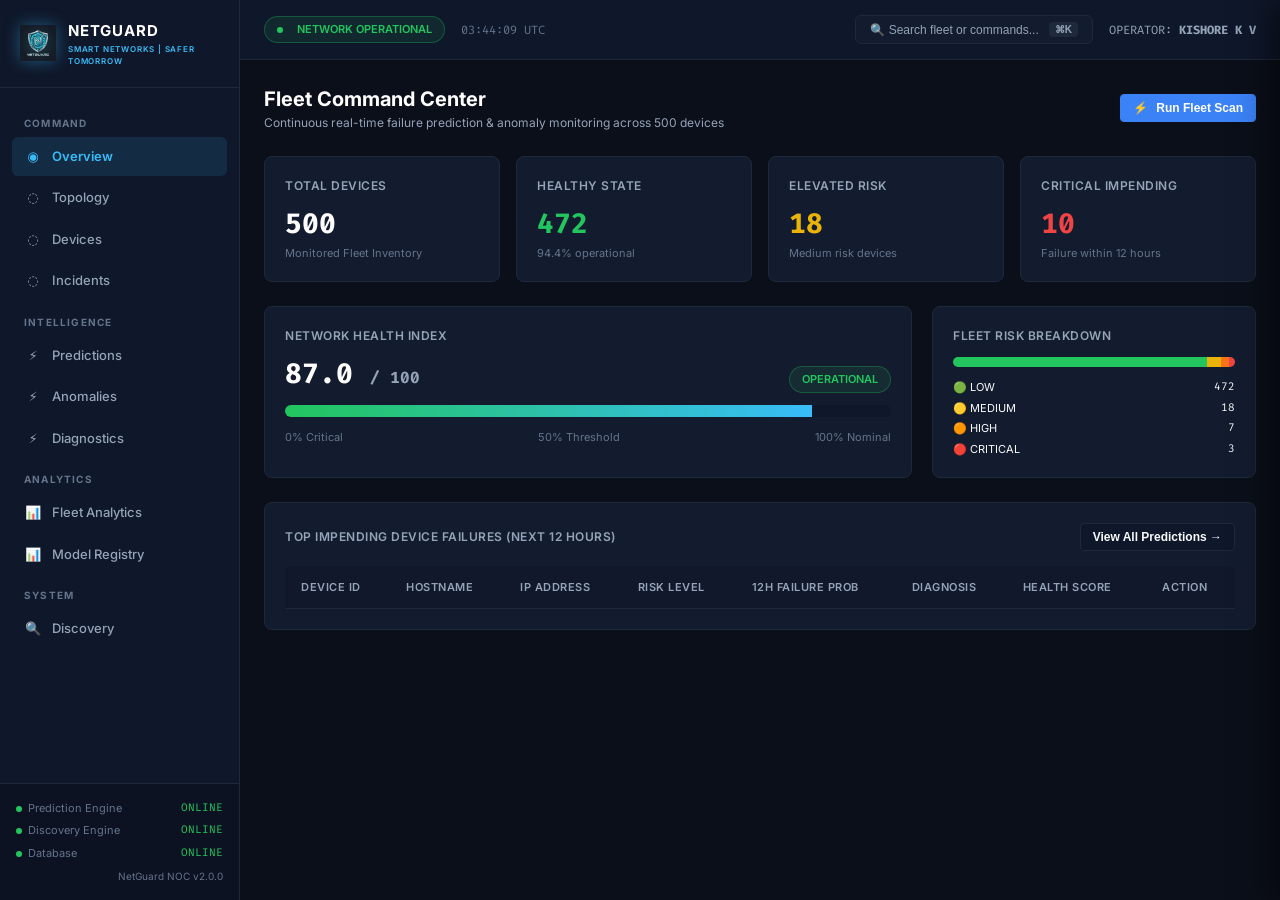
==== frontend/index.html @ 7b255675 "refactor: reorganize project structure into dedicated backend and frontend directories" ====
<!DOCTYPE html>
<html lang="en">
<head>
  <meta charset="UTF-8">
  <meta name="viewport" content="width=device-width, initial-scale=1.0">
  <title>NetGuard NOC — Mission Control Command Center</title>
  <link rel="stylesheet" href="style.css">
</head>
<body>
  <div id="app-shell">
    <!-- Sidebar -->
    <aside id="sidebar">
      <div class="brand-header">
        <img src="logo.png" alt="NetGuard Logo" class="brand-logo-img">
        <div>
          <div class="brand-title">NETGUARD</div>
          <div class="brand-subtitle">SMART NETWORKS | SAFER TOMORROW</div>
        </div>
      </div>

      <nav class="nav-menu">
        <div class="nav-group-label">Command</div>
        <div class="nav-item active" onclick="switchView('overview')">
          <span class="icon">◉</span> Overview
        </div>
        <div class="nav-item" onclick="switchView('topology')">
          <span class="icon">◌</span> Topology
        </div>
        <div class="nav-item" onclick="switchView('devices')">
          <span class="icon">◌</span> Devices
        </div>
        <div class="nav-item" onclick="switchView('incidents')">
          <span class="icon">◌</span> Incidents
        </div>

        <div class="nav-group-label">Intelligence</div>
        <div class="nav-item" onclick="switchView('predictions')">
          <span class="icon">⚡</span> Predictions
        </div>
        <div class="nav-item" onclick="switchView('anomalies')">
          <span class="icon">⚡</span> Anomalies
        </div>
        <div class="nav-item" onclick="switchView('diagnostics')">
          <span class="icon">⚡</span> Diagnostics
        </div>

        <div class="nav-group-label">Analytics</div>
        <div class="nav-item" onclick="switchView('analytics')">
          <span class="icon">📊</span> Fleet Analytics
        </div>
        <div class="nav-item" onclick="switchView('models')">
          <span class="icon">📊</span> Model Registry
        </div>

        <div class="nav-group-label">System</div>
        <div class="nav-item" onclick="switchView('discovery')">
          <span class="icon">🔍</span> Discovery
        </div>
      </nav>

      <div class="sidebar-footer">
        <div class="engine-status-list">
          <div class="engine-status-item">
            <span><span class="dot-status"></span>Prediction Engine</span>
            <span class="mono-text" style="color:var(--color-low)">ONLINE</span>
          </div>
          <div class="engine-status-item">
            <span><span class="dot-status"></span>Discovery Engine</span>
            <span class="mono-text" style="color:var(--color-low)">ONLINE</span>
          </div>
          <div class="engine-status-item">
            <span><span class="dot-status"></span>Database</span>
            <span class="mono-text" style="color:var(--color-low)">ONLINE</span>
          </div>
        </div>
        <div style="font-size:10px; color:var(--text-dim); margin-top:8px; text-align:right;">
          NetGuard NOC v2.0.0
        </div>
      </div>
    </aside>

    <!-- Main Wrapper -->
    <div id="main-wrapper">
      <!-- Top Header -->
      <header id="top-header">
        <div class="header-left">
          <div class="status-pill">
            <span class="dot-status"></span> NETWORK OPERATIONAL
          </div>
          <span class="mono-text" style="font-size:12px; color:var(--text-dim);" id="header-time-display">--:--:-- UTC</span>
        </div>

        <div class="header-right">
          <button class="cmd-search-btn" onclick="openCommandPalette()">
            <span>🔍 Search fleet or commands...</span>
            <span class="kbd-badge">⌘K</span>
          </button>
          <div class="mono-text" style="font-size:12px; color:var(--text-muted);">
            OPERATOR: <strong>KISHORE K V</strong>
          </div>
        </div>
      </header>

      <!-- View Container -->
      <main id="view-container">
        <!-- View 1: Overview -->
        <section id="view-overview" class="content-view active">
          <div class="page-header">
            <div>
              <h1 class="page-title">Fleet Command Center</h1>
              <p class="page-description">Continuous real-time failure prediction & anomaly monitoring across 500 devices</p>
            </div>
            <button id="btn-fleet-scan" class="btn-noc primary" onclick="triggerFleetPredict()">
              <span id="btn-fleet-scan-icon">⚡</span> <span id="btn-fleet-scan-text">Run Fleet Scan</span>
            </button>
          </div>

          <!-- Fleet Scan Progress Banner -->
          <div id="fleet-scan-banner" style="display:none;"></div>


          <!-- KPI Cards -->
          <div class="grid-4">
            <div class="noc-card">
              <div class="card-title">Total Devices</div>
              <div class="kpi-value mono-text" id="kpi-total">500</div>
              <div class="kpi-subtext">Monitored Fleet Inventory</div>
            </div>
            <div class="noc-card">
              <div class="card-title">Healthy State</div>
              <div class="kpi-value mono-text" style="color:var(--color-low)" id="kpi-healthy">472</div>
              <div class="kpi-subtext" id="kpi-healthy-pct">94.4% operational</div>
            </div>
            <div class="noc-card">
              <div class="card-title">Elevated Risk</div>
              <div class="kpi-value mono-text" style="color:var(--color-medium)" id="kpi-at-risk">18</div>
              <div class="kpi-subtext">Medium risk devices</div>
            </div>
            <div class="noc-card">
              <div class="card-title">Critical Impending</div>
              <div class="kpi-value mono-text" style="color:var(--color-critical)" id="kpi-critical">10</div>
              <div class="kpi-subtext">Failure within 12 hours</div>
            </div>
          </div>

          <!-- Network Health Bar & Stacked Risk Bar -->
          <div class="grid-3-1">
            <div class="noc-card">
              <div class="card-title">Network Health Index</div>
              <div style="display:flex; align-items:baseline; justify-content:space-between;">
                <span class="kpi-value mono-text" id="net-health-value">87.0 <span style="font-size:16px; color:var(--text-muted)">/ 100</span></span>
                <span class="status-pill" id="net-health-status">OPERATIONAL</span>
              </div>
              <div class="health-bar-container">
                <div class="health-bar-fill" id="net-health-fill" style="width: 87%"></div>
              </div>
              <div style="display:flex; justify-content:space-between; font-size:11px; color:var(--text-dim);">
                <span>0% Critical</span>
                <span>50% Threshold</span>
                <span>100% Nominal</span>
              </div>
            </div>

            <div class="noc-card">
              <div class="card-title">Fleet Risk Breakdown</div>
              <div class="stacked-risk-bar" id="risk-stacked-bar">
                <div class="seg-low" style="width: 90%"></div>
                <div class="seg-medium" style="width: 5%"></div>
                <div class="seg-high" style="width: 3%"></div>
                <div class="seg-critical" style="width: 2%"></div>
              </div>
              <div style="font-size:11px; margin-top:10px; display:flex; flex-direction:column; gap:4px;">
                <div style="display:flex; justify-content:space-between;"><span>🟢 LOW</span><span class="mono-text" id="count-low">472</span></div>
                <div style="display:flex; justify-content:space-between;"><span>🟡 MEDIUM</span><span class="mono-text" id="count-medium">18</span></div>
                <div style="display:flex; justify-content:space-between;"><span>🟠 HIGH</span><span class="mono-text" id="count-high">7</span></div>
                <div style="display:flex; justify-content:space-between;"><span>🔴 CRITICAL</span><span class="mono-text" id="count-critical">3</span></div>
              </div>
            </div>
          </div>

          <!-- Top Predicted Failures Table -->
          <div class="noc-card">
            <div style="display:flex; align-items:center; justify-content:space-between; margin-bottom:16px;">
              <div class="card-title" style="margin:0;">Top Impending Device Failures (Next 12 Hours)</div>
              <button class="btn-noc" onclick="switchView('predictions')">View All Predictions →</button>
            </div>
            <div class="noc-table-wrapper">
              <table class="noc-table">
                <thead>
                  <tr>
                    <th>Device ID</th>
                    <th>Hostname</th>
                    <th>IP Address</th>
                    <th>Risk Level</th>
                    <th>12h Failure Prob</th>
                    <th>Diagnosis</th>
                    <th>Health Score</th>
                    <th>Action</th>
                  </tr>
                </thead>
                <tbody id="top-failures-tbody">
                  <!-- Rendered via app.js -->
                </tbody>
              </table>
            </div>
          </div>
        </section>

        <!-- View 2: Topology -->
        <section id="view-topology" class="content-view">
          <div class="page-header">
            <div>
              <h1 class="page-title">Network Topology Map</h1>
              <p class="page-description">Real-time dynamic device node hierarchy & uplink status visualization</p>
            </div>
            <div style="display:flex; gap:10px;">
              <button class="btn-noc" onclick="loadTopologyData()">🔄 Refresh Topology</button>
            </div>
          </div>

          <div class="noc-card">
            <div id="topology-svg-container">
              <svg id="topology-svg"></svg>
            </div>
          </div>
        </section>

        <!-- View 3: Devices -->
        <section id="view-devices" class="content-view">
          <div class="page-header">
            <div>
              <h1 class="page-title">Fleet Device Inventory</h1>
              <p class="page-description">Search and inspect all 500 managed network device endpoints</p>
            </div>
            <input type="text" id="device-search-input" class="cmd-input" style="width:300px; padding:8px 12px; font-size:13px; border-radius:6px;" placeholder="Search hostname, IP, vendor..." onkeyup="filterDevicesTable()">
          </div>

          <div class="noc-card">
            <div class="noc-table-wrapper">
              <table class="noc-table">
                <thead>
                  <tr>
                    <th>Device ID</th>
                    <th>Hostname</th>
                    <th>IP Address</th>
                    <th>Type</th>
                    <th>Vendor</th>
                    <th>Location</th>
                    <th>Risk Status</th>
                    <th>Failure Risk</th>
                    <th>Health</th>
                  </tr>
                </thead>
                <tbody id="devices-list-tbody">
                  <!-- Rendered via app.js -->
                </tbody>
              </table>
            </div>
          </div>
        </section>

        <!-- View 4: Incidents -->
        <section id="view-incidents" class="content-view">
          <div class="page-header">
            <div>
              <h1 class="page-title">Active Incident Management</h1>
              <p class="page-description">Deduplicated active alerts and NOC operational incident lifecycle</p>
            </div>
          </div>

          <div class="noc-card">
            <div class="noc-table-wrapper">
              <table class="noc-table">
                <thead>
                  <tr>
                    <th>Incident ID</th>
                    <th>Timestamp</th>
                    <th>Device ID</th>
                    <th>Severity</th>
                    <th>Title & Message</th>
                    <th>Status</th>
                    <th>Action</th>
                  </tr>
                </thead>
                <tbody id="incidents-tbody">
                  <!-- Rendered via app.js -->
                </tbody>
              </table>
            </div>
          </div>
        </section>

        <!-- View 5: Predictions -->
        <section id="view-predictions" class="content-view">
          <div class="page-header">
            <div>
              <h1 class="page-title">Failure Predictions Forecast</h1>
              <p class="page-description">Machine learning predictive risk model outputs for next 12 hours</p>
            </div>
          </div>
          <div class="noc-card">
            <div class="noc-table-wrapper">
              <table class="noc-table">
                <thead>
                  <tr>
                    <th>Device ID</th>
                    <th>Hostname</th>
                    <th>Risk</th>
                    <th>Probability</th>
                    <th>Diagnosis</th>
                    <th>Confidence</th>
                  </tr>
                </thead>
                <tbody id="predictions-tbody"></tbody>
              </table>
            </div>
          </div>
        </section>

        <!-- View 6: Anomalies -->
        <section id="view-anomalies" class="content-view">
          <div class="page-header">
            <div>
              <h1 class="page-title">Isolation Forest Anomaly Detection</h1>
              <p class="page-description">Unsupervised telemetry anomaly index vs failure risk</p>
            </div>
          </div>
          <div class="noc-card">
            <div class="noc-table-wrapper">
              <table class="noc-table">
                <thead>
                  <tr>
                    <th>Device ID</th>
                    <th>Hostname</th>
                    <th>Anomaly Index</th>
                    <th>Failure Risk</th>
                    <th>Status</th>
                  </tr>
                </thead>
                <tbody id="anomalies-tbody"></tbody>
              </table>
            </div>
          </div>
        </section>

        <!-- View 7: Analytics -->
        <section id="view-analytics" class="content-view">
          <div class="page-header">
            <div>
              <h1 class="page-title">Fleet Intelligence Analytics</h1>
              <p class="page-description">Failure mode distributions, vendor health, and location statistics</p>
            </div>
          </div>
          <div class="grid-2">
            <div class="noc-card">
              <div class="card-title">Failure Mode Distribution</div>
              <div id="analytics-failure-types" style="padding:10px 0;"></div>
            </div>
            <div class="noc-card">
              <div class="card-title">Device Type Distribution</div>
              <div id="analytics-device-types" style="padding:10px 0;"></div>
            </div>
          </div>
        </section>

        <!-- View 8: Discovery -->
        <section id="view-discovery" class="content-view">
          <div class="page-header">
            <div>
              <h1 class="page-title">Network Subnet Discovery Scanner</h1>
              <p class="page-description">Scan CIDR blocks and discover network endpoints</p>
            </div>
          </div>
          <div class="noc-card" style="margin-bottom:20px;">
            <div style="display:flex; gap:16px; align-items:flex-end;">
              <div>
                <label style="font-size:11px; color:var(--text-muted); display:block; margin-bottom:4px;">TARGET CIDR SUBNET</label>
                <input type="text" id="discovery-cidr-input" class="cmd-input" style="width:220px; padding:8px 12px; font-size:13px; border-radius:6px;" value="10.1.0.0/24">
              </div>
              <div>
                <label style="font-size:11px; color:var(--text-muted); display:block; margin-bottom:4px;">DISCOVERY MODE</label>
                <select id="discovery-mode-select" class="btn-noc" style="padding:8px 12px;">
                  <option value="SIMULATION">SIMULATION (Dataset Inventory)</option>
                  <option value="LAB">LAB (ICMP/TCP Socket Probe)</option>
                  <option value="PRODUCTION">PRODUCTION (SNMP v2c/v3 & REST API)</option>
                </select>
              </div>
              <button id="btn-discovery-scan" class="btn-noc primary" style="padding:8px 16px;" onclick="runDiscoveryScan()">🔍 Start Discovery Scan</button>
            </div>
          </div>
          <div class="noc-card">
            <div class="card-title">Discovered Endpoints</div>
            <div class="noc-table-wrapper">
              <table class="noc-table">
                <thead>
                  <tr>
                    <th>Device ID</th>
                    <th>Hostname</th>
                    <th>IP Address</th>
                    <th>Type</th>
                    <th>Vendor</th>
                    <th>Model</th>
                    <th>Protocol</th>
                    <th>Status</th>
                  </tr>
                </thead>
                <tbody id="discovery-tbody"></tbody>
              </table>
            </div>
          </div>
        </section>

        <!-- View 9: Models -->
        <section id="view-models" class="content-view">
          <div class="page-header">
            <div>
              <h1 class="page-title">Machine Learning Model Registry</h1>
              <p class="page-description">Trained failure prediction models, validation reports, and feature schema</p>
            </div>
          </div>
          <div class="grid-2">
            <div class="noc-card">
              <div class="card-title">Supervised Failure Classifier</div>
              <p style="font-size:13px; margin-bottom:8px;">Selected Algorithm: <strong style="color:var(--accent-cyan)">RandomForestClassifier</strong></p>
              <p style="font-size:12px; color:var(--text-muted);">Target: <span class="mono-text">Failure_Next_12h</span></p>
              <p style="font-size:12px; color:var(--text-muted);">Validation Strategy: <span class="mono-text">GroupShuffleSplit by Device_ID</span></p>
            </div>
            <div class="noc-card">
              <div class="card-title">Validation Reports</div>
              <p style="font-size:13px; margin-bottom:12px;">Automated evaluation report outputs generated after training:</p>
              <div style="display:flex; gap:10px;">
                <a href="/outputs/reports/model_report.json" target="_blank" class="btn-noc">📄 View JSON Report</a>
                <a href="/outputs/reports/model_report.html" target="_blank" class="btn-noc primary">📊 View HTML Report</a>
              </div>
            </div>
          </div>
        </section>
      </main>
    </div>
  </div>

  <!-- Slide-out Device Deep-Dive Drawer -->
  <div id="device-drawer">
    <div class="drawer-header">
      <div>
        <h2 id="drawer-device-id" class="mono-text" style="font-size:18px; color:var(--accent-cyan)">DEV-0001</h2>
        <p id="drawer-hostname" style="font-size:12px; color:var(--text-muted)">core-router-0001</p>
      </div>
      <button class="drawer-close-btn" onclick="closeDeviceDrawer()">✕</button>
    </div>
    <div class="drawer-content" id="drawer-body">
      <!-- Dynamic Drawer Content -->
    </div>
  </div>

  <!-- Command Palette Modal -->
  <div id="cmd-modal-overlay">
    <div class="cmd-modal-box">
      <input type="text" id="cmd-input" class="cmd-input" placeholder="Type a view or search device (e.g. Overview, Topology, DEV-0042)..." onkeyup="handleCmdSearch()">
      <div class="cmd-results" id="cmd-results">
        <div class="cmd-item" onclick="switchView('overview'); closeCommandPalette();"><span>◉ Overview Dashboard</span><span class="kbd-badge">View</span></div>
        <div class="cmd-item" onclick="switchView('topology'); closeCommandPalette();"><span>○ Network Topology Map</span><span class="kbd-badge">View</span></div>
        <div class="cmd-item" onclick="switchView('devices'); closeCommandPalette();"><span>📋 Fleet Device Inventory</span><span class="kbd-badge">View</span></div>
        <div class="cmd-item" onclick="switchView('incidents'); closeCommandPalette();"><span>🚨 Active Incident Alerts</span><span class="kbd-badge">View</span></div>
        <div class="cmd-item" onclick="switchView('discovery'); closeCommandPalette();"><span>🔍 Subnet Discovery Scanner</span><span class="kbd-badge">System</span></div>
      </div>
    </div>
  </div>

  <script src="app.js"></script>
</body>
</html>
---- frontend/style.css ----
/* NetGuard NOC Mission Control Design System */
@import url('https://fonts.googleapis.com/css2?family=Fira+Code:wght@400;500;600&family=Inter:wght@300;400;500;600;700&display=swap');

:root {
  --bg-dark: #0b0f19;
  --bg-sidebar: #0f172a;
  --bg-card: #131b2e;
  --bg-card-hover: #1e293b;
  --bg-drawer: #0f172a;
  --border-color: #1e293b;
  --border-light: #334155;
  
  --text-main: #f8fafc;
  --text-muted: #94a3b8;
  --text-dim: #64748b;
  
  --accent-cyan: #38bdf8;
  --accent-blue: #3b82f6;
  
  --color-low: #22c55e;
  --color-medium: #eab308;
  --color-high: #f97316;
  --color-critical: #ef4444;
  
  --font-sans: 'Inter', system-ui, -apple-system, sans-serif;
  --font-mono: 'Fira Code', monospace;
  
  --transition-fast: 0.15s ease;
  --transition-normal: 0.25s ease;
}

* {
  box-sizing: border-box;
  margin: 0;
  padding: 0;
}

body {
  background-color: var(--bg-dark);
  color: var(--text-main);
  font-family: var(--font-sans);
  font-size: 14px;
  line-height: 1.5;
  overflow: hidden;
  height: 100vh;
  width: 100vw;
}

.mono-text, .ip-address, .device-id, .timestamp, code {
  font-family: var(--font-mono);
}

/* NOC App Layout Shell */
#app-shell {
  display: flex;
  height: 100vh;
  width: 100vw;
}

/* Sidebar */
#sidebar {
  width: 240px;
  background-color: var(--bg-sidebar);
  border-right: 1px solid var(--border-color);
  display: flex;
  flex-direction: column;
  flex-shrink: 0;
  z-index: 20;
}

.brand-header {
  padding: 20px;
  display: flex;
  align-items: center;
  gap: 12px;
  border-bottom: 1px solid var(--border-color);
}

.brand-logo-img {
  width: 36px;
  height: 36px;
  object-fit: contain;
  filter: drop-shadow(0 0 8px rgba(56, 189, 248, 0.4));
}

.brand-title {
  font-size: 15px;
  font-weight: 700;
  letter-spacing: 0.8px;
  color: #fff;
}

.brand-subtitle {
  font-size: 8px;
  color: var(--accent-cyan);
  font-weight: 600;
  letter-spacing: 0.8px;
  text-transform: uppercase;
}


.nav-menu {
  flex: 1;
  padding: 16px 12px;
  overflow-y: auto;
}

.nav-group-label {
  font-size: 10px;
  font-weight: 700;
  color: var(--text-dim);
  text-transform: uppercase;
  letter-spacing: 1.2px;
  padding: 12px 12px 6px;
}

.nav-item {
  display: flex;
  align-items: center;
  gap: 10px;
  padding: 10px 12px;
  color: var(--text-muted);
  border-radius: 6px;
  cursor: pointer;
  font-size: 13px;
  font-weight: 500;
  transition: var(--transition-fast);
  margin-bottom: 2px;
}

.nav-item:hover {
  background-color: rgba(255, 255, 255, 0.05);
  color: var(--text-main);
}

.nav-item.active {
  background-color: rgba(56, 189, 248, 0.12);
  color: var(--accent-cyan);
  font-weight: 600;
}

.nav-item .icon {
  width: 18px;
  text-align: center;
}

.sidebar-footer {
  padding: 16px;
  border-top: 1px solid var(--border-color);
  background-color: rgba(0, 0, 0, 0.2);
}

.engine-status-list {
  display: flex;
  flex-direction: column;
  gap: 6px;
  font-size: 11px;
}

.engine-status-item {
  display: flex;
  align-items: center;
  justify-content: space-between;
  color: var(--text-dim);
}

.dot-status {
  width: 6px;
  height: 6px;
  border-radius: 50%;
  background-color: var(--color-low);
  display: inline-block;
  margin-right: 6px;
}

/* Main Content Wrapper */
#main-wrapper {
  flex: 1;
  display: flex;
  flex-direction: column;
  height: 100vh;
  overflow: hidden;
  position: relative;
}

/* Top Header */
#top-header {
  height: 60px;
  background-color: var(--bg-sidebar);
  border-bottom: 1px solid var(--border-color);
  display: flex;
  align-items: center;
  justify-content: space-between;
  padding: 0 24px;
  flex-shrink: 0;
  z-index: 10;
}

.header-left {
  display: flex;
  align-items: center;
  gap: 16px;
}

.status-pill {
  display: inline-flex;
  align-items: center;
  gap: 8px;
  background-color: rgba(34, 197, 94, 0.1);
  border: 1px solid rgba(34, 197, 94, 0.3);
  color: var(--color-low);
  padding: 4px 12px;
  border-radius: 20px;
  font-size: 11px;
  font-weight: 600;
}

.header-right {
  display: flex;
  align-items: center;
  gap: 16px;
}

.cmd-search-btn {
  display: flex;
  align-items: center;
  gap: 10px;
  background-color: var(--bg-card);
  border: 1px solid var(--border-color);
  color: var(--text-muted);
  padding: 6px 14px;
  border-radius: 6px;
  font-size: 12px;
  cursor: pointer;
  transition: var(--transition-fast);
}

.cmd-search-btn:hover {
  border-color: var(--accent-cyan);
  color: var(--text-main);
}

.kbd-badge {
  background-color: var(--border-color);
  color: var(--text-muted);
  padding: 2px 6px;
  border-radius: 4px;
  font-size: 10px;
  font-weight: 600;
}

/* Main Content Views */
#view-container {
  flex: 1;
  overflow-y: auto;
  padding: 24px;
  background-color: var(--bg-dark);
}

.content-view {
  display: none;
  animation: fadeIn var(--transition-normal);
}

.content-view.active {
  display: block;
}

@keyframes fadeIn {
  from { opacity: 0; transform: translateY(4px); }
  to { opacity: 1; transform: translateY(0); }
}

/* Header Titles */
.page-header {
  display: flex;
  align-items: center;
  justify-content: space-between;
  margin-bottom: 24px;
}

.page-title {
  font-size: 20px;
  font-weight: 700;
  color: #fff;
}

.page-description {
  font-size: 12px;
  color: var(--text-muted);
}

/* Cards & Grid Layouts */
.grid-4 {
  display: grid;
  grid-template-columns: repeat(4, 1fr);
  gap: 16px;
  margin-bottom: 24px;
}

.grid-2 {
  display: grid;
  grid-template-columns: repeat(2, 1fr);
  gap: 20px;
  margin-bottom: 24px;
}

.grid-3-1 {
  display: grid;
  grid-template-columns: 2fr 1fr;
  gap: 20px;
  margin-bottom: 24px;
}

.noc-card {
  background-color: var(--bg-card);
  border: 1px solid var(--border-color);
  border-radius: 8px;
  padding: 20px;
  position: relative;
  transition: var(--transition-fast);
}

.noc-card:hover {
  border-color: var(--border-light);
}

.card-title {
  font-size: 12px;
  font-weight: 600;
  color: var(--text-muted);
  text-transform: uppercase;
  letter-spacing: 0.5px;
  margin-bottom: 12px;
}

.kpi-value {
  font-size: 28px;
  font-weight: 700;
  color: #fff;
  line-height: 1.2;
}

.kpi-subtext {
  font-size: 11px;
  color: var(--text-dim);
  margin-top: 4px;
}

/* Risk Color Badges */
.badge-risk {
  display: inline-flex;
  align-items: center;
  padding: 3px 8px;
  border-radius: 4px;
  font-size: 11px;
  font-weight: 700;
  letter-spacing: 0.5px;
}

.badge-risk.LOW { background-color: rgba(34, 197, 94, 0.15); color: var(--color-low); border: 1px solid rgba(34, 197, 94, 0.3); }
.badge-risk.MEDIUM { background-color: rgba(234, 179, 8, 0.15); color: var(--color-medium); border: 1px solid rgba(234, 179, 8, 0.3); }
.badge-risk.HIGH { background-color: rgba(249, 115, 22, 0.15); color: var(--color-high); border: 1px solid rgba(249, 115, 22, 0.3); }
.badge-risk.CRITICAL { background-color: rgba(239, 68, 68, 0.15); color: var(--color-critical); border: 1px solid rgba(239, 68, 68, 0.3); }

/* Horizontal Health Bar */
.health-bar-container {
  height: 12px;
  background-color: var(--bg-sidebar);
  border-radius: 6px;
  overflow: hidden;
  margin: 12px 0;
  display: flex;
}

.health-bar-fill {
  height: 100%;
  background: linear-gradient(90deg, var(--color-low), var(--accent-cyan));
  transition: width 0.5s ease;
}

/* Stacked Risk Bar */
.stacked-risk-bar {
  display: flex;
  height: 10px;
  border-radius: 5px;
  overflow: hidden;
  margin: 12px 0;
}

.seg-low { background-color: var(--color-low); }
.seg-medium { background-color: var(--color-medium); }
.seg-high { background-color: var(--color-high); }
.seg-critical { background-color: var(--color-critical); }

/* Data Tables */
.noc-table-wrapper {
  overflow-x: auto;
}

.noc-table {
  width: 100%;
  border-collapse: collapse;
  font-size: 13px;
  text-align: left;
}

.noc-table th {
  background-color: rgba(15, 23, 42, 0.6);
  color: var(--text-muted);
  font-size: 11px;
  font-weight: 600;
  text-transform: uppercase;
  letter-spacing: 0.5px;
  padding: 12px 16px;
  border-bottom: 1px solid var(--border-color);
}

.noc-table td {
  padding: 12px 16px;
  border-bottom: 1px solid rgba(30, 41, 59, 0.5);
  color: var(--text-main);
}

.noc-table tbody tr {
  transition: var(--transition-fast);
  cursor: pointer;
}

.noc-table tbody tr:hover {
  background-color: rgba(30, 41, 59, 0.5);
}

/* Action Buttons */
.btn-noc {
  background-color: var(--bg-sidebar);
  border: 1px solid var(--border-color);
  color: var(--text-main);
  padding: 6px 12px;
  border-radius: 4px;
  font-size: 12px;
  font-weight: 600;
  cursor: pointer;
  transition: var(--transition-fast);
  display: inline-flex;
  align-items: center;
  gap: 8px;
}

.btn-noc:hover {
  border-color: var(--accent-cyan);
  color: var(--accent-cyan);
}

.btn-noc.primary {
  background-color: var(--accent-blue);
  border-color: var(--accent-blue);
  color: #fff;
}

.btn-noc.primary:hover {
  background-color: #2563eb;
}

.btn-noc:disabled {
  opacity: 0.6;
  cursor: not-allowed;
}

/* Spinner & Scan Loading Animations */
.spinner {
  width: 14px;
  height: 14px;
  border: 2px solid rgba(255, 255, 255, 0.3);
  border-top-color: #fff;
  border-radius: 50%;
  animation: spin 0.6s linear infinite;
  display: inline-block;
}

@keyframes spin {
  to { transform: rotate(360deg); }
}

@keyframes pulse-glow {
  0% { opacity: 0.4; }
  50% { opacity: 1; filter: drop-shadow(0 0 8px var(--accent-cyan)); }
  100% { opacity: 0.4; }
}

.scan-banner {
  background: linear-gradient(90deg, rgba(56, 189, 248, 0.15), rgba(59, 130, 246, 0.15));
  border: 1px solid var(--accent-cyan);
  border-radius: 6px;
  padding: 12px 16px;
  margin-bottom: 20px;
  display: flex;
  align-items: center;
  justify-content: space-between;
  animation: pulse-glow 1.5s infinite;
}

.scan-progress-bar {
  height: 4px;
  background-color: var(--bg-sidebar);
  border-radius: 2px;
  overflow: hidden;
  margin-top: 8px;
  width: 100%;
}

.scan-progress-fill {
  height: 100%;
  background: linear-gradient(90deg, var(--accent-cyan), var(--color-low));
  width: 0%;
  transition: width 0.3s ease;
}


/* Topology SVG Graph */
#topology-svg-container {
  width: 100%;
  height: 520px;
  background-color: #080c14;
  border-radius: 6px;
  overflow: hidden;
  position: relative;
}

#topology-svg {
  width: 100%;
  height: 100%;
}

.topo-node {
  cursor: pointer;
  transition: transform var(--transition-fast);
}

.topo-node:hover {
  filter: drop-shadow(0 0 8px rgba(56, 189, 248, 0.6));
}

.topo-link {
  stroke: var(--border-light);
  stroke-width: 1.5;
  stroke-opacity: 0.6;
}

/* Slide-out Device Drawer */
#device-drawer {
  position: fixed;
  top: 0;
  right: 0;
  width: 480px;
  height: 100vh;
  background-color: var(--bg-drawer);
  border-left: 1px solid var(--border-color);
  box-shadow: -10px 0 30px rgba(0, 0, 0, 0.5);
  z-index: 100;
  transform: translateX(100%);
  transition: transform 0.25s cubic-bezier(0.16, 1, 0.3, 1);
  display: flex;
  flex-direction: column;
}

#device-drawer.open {
  transform: translateX(0);
}

.drawer-header {
  padding: 20px;
  border-bottom: 1px solid var(--border-color);
  display: flex;
  align-items: center;
  justify-content: space-between;
}

.drawer-close-btn {
  background: none;
  border: none;
  color: var(--text-muted);
  font-size: 20px;
  cursor: pointer;
}

.drawer-content {
  flex: 1;
  overflow-y: auto;
  padding: 20px;
}

/* Command Palette Modal */
#cmd-modal-overlay {
  position: fixed;
  top: 0;
  left: 0;
  width: 100vw;
  height: 100vh;
  background-color: rgba(0, 0, 0, 0.7);
  backdrop-filter: blur(4px);
  z-index: 200;
  display: none;
  align-items: flex-start;
  justify-content: center;
  padding-top: 100px;
}

#cmd-modal-overlay.open {
  display: flex;
}

.cmd-modal-box {
  width: 540px;
  background-color: var(--bg-sidebar);
  border: 1px solid var(--border-light);
  border-radius: 8px;
  box-shadow: 0 20px 40px rgba(0, 0, 0, 0.6);
  overflow: hidden;
}

.cmd-input {
  width: 100%;
  background: none;
  border: none;
  border-bottom: 1px solid var(--border-color);
  padding: 16px 20px;
  font-size: 15px;
  color: #fff;
  font-family: var(--font-sans);
  outline: none;
}

.cmd-results {
  max-height: 320px;
  overflow-y: auto;
  padding: 8px;
}

.cmd-item {
  padding: 10px 14px;
  border-radius: 6px;
  cursor: pointer;
  display: flex;
  align-items: center;
  justify-content: space-between;
  font-size: 13px;
  color: var(--text-muted);
}

.cmd-item:hover, .cmd-item.selected {
  background-color: rgba(56, 189, 248, 0.12);
  color: var(--accent-cyan);
}
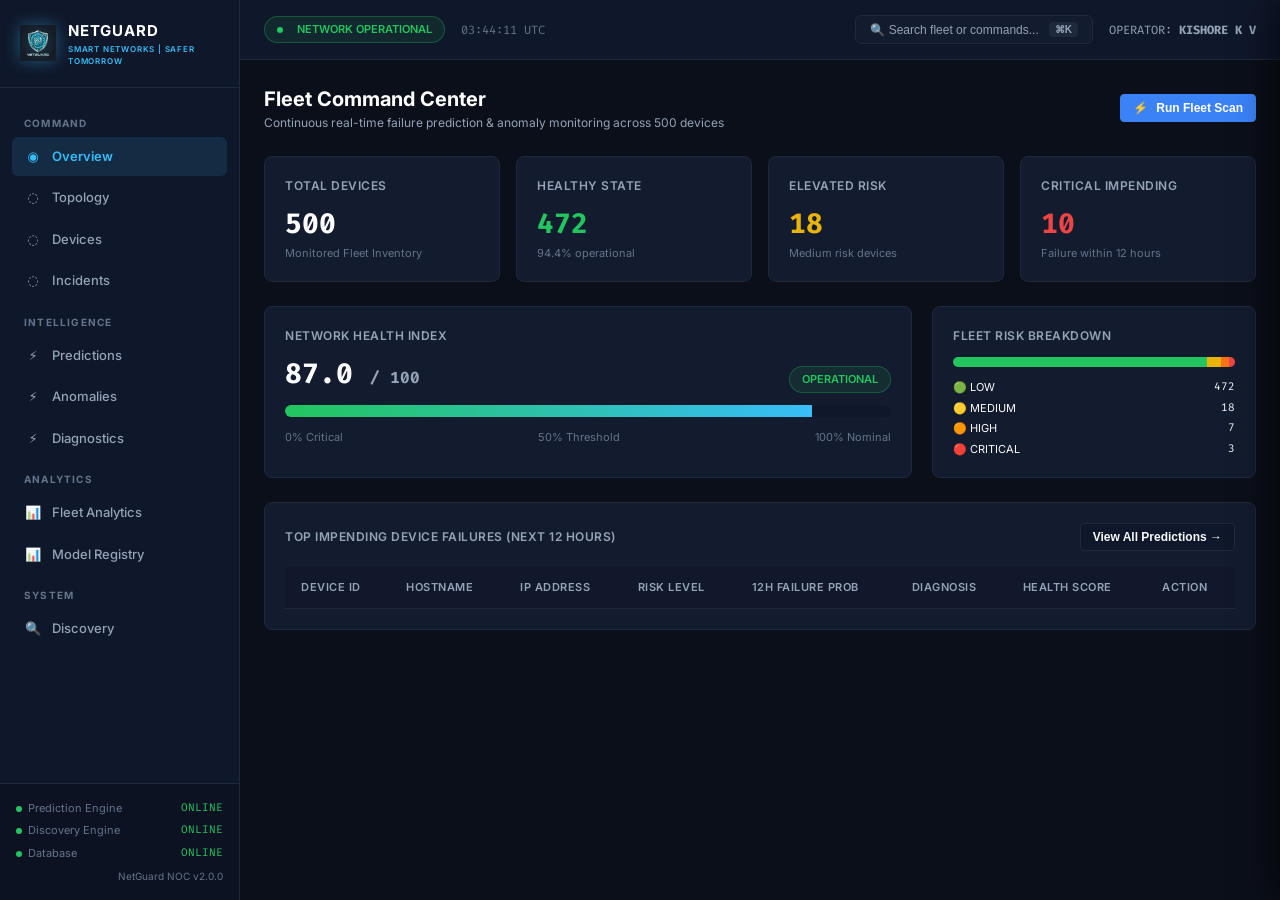
==== commit a05222ed: "refactor: add diagnostics and what-if simulator interface with updated path resolution and telemetry" ====
--- a/frontend/index.html
+++ b/frontend/index.html
@@ -343,6 +343,204 @@
           </div>
         </section>
 
+        <!-- View 6b: Diagnostics & What-If Simulator -->
+        <section id="view-diagnostics" class="content-view">
+          <div class="page-header">
+            <div>
+              <h1 class="page-title">Device Diagnostics & What-If Simulator</h1>
+              <p class="page-description">Real-time telemetry inference, root-cause diagnosis, anomaly scoring, and counterfactual simulation</p>
+            </div>
+            <div style="display:flex; gap:10px;">
+              <button id="whatif-toggle-btn" class="btn-noc" onclick="toggleWhatIfMode()">
+                <span class="icon">🧪</span> What-If Simulator
+              </button>
+              <button id="btn-run-diag" class="btn-noc primary" onclick="runDiagnosticsInference()">
+                <span>⚡ Run Live Diagnostics</span>
+              </button>
+            </div>
+          </div>
+
+          <!-- What-If Live Delta Panel (hidden by default) -->
+          <div id="whatif-panel" class="noc-card" style="display:none; margin-bottom:20px; border-left:4px solid var(--accent-cyan); background:rgba(56, 189, 248, 0.05);">
+            <div style="display:flex; justify-content:space-between; align-items:center; margin-bottom:12px;">
+              <div style="font-weight:700; color:var(--accent-cyan); display:flex; align-items:center; gap:8px;">
+                <span>🧪 WHAT-IF COUNTERFACTUAL SIMULATION ACTIVE</span>
+              </div>
+              <span class="mono-text" style="font-size:11px; color:var(--text-muted);">Adjust any slider below for real-time risk recomputation</span>
+            </div>
+            <div class="grid-4" style="margin-bottom:0;">
+              <div style="background:var(--bg-dark); padding:12px; border-radius:8px; border:1px solid var(--border-color);">
+                <div style="font-size:11px; color:var(--text-muted); margin-bottom:4px;">SIMULATED PROBABILITY</div>
+                <div style="display:flex; align-items:baseline; gap:8px;">
+                  <span id="wi-prob-val" class="mono-text" style="font-size:22px; font-weight:700; color:var(--color-critical);">--%</span>
+                  <span id="wi-delta-prob" class="mono-text" style="font-size:12px; font-weight:600;">--</span>
+                </div>
+              </div>
+              <div style="background:var(--bg-dark); padding:12px; border-radius:8px; border:1px solid var(--border-color);">
+                <div style="font-size:11px; color:var(--text-muted); margin-bottom:4px;">SIMULATED HEALTH SCORE</div>
+                <div style="display:flex; align-items:baseline; gap:8px;">
+                  <span id="wi-health-val" class="mono-text" style="font-size:22px; font-weight:700; color:var(--color-medium);">--</span>
+                  <span id="wi-delta-health" class="mono-text" style="font-size:12px; font-weight:600;">--</span>
+                </div>
+              </div>
+              <div style="background:var(--bg-dark); padding:12px; border-radius:8px; border:1px solid var(--border-color);">
+                <div style="font-size:11px; color:var(--text-muted); margin-bottom:4px;">SIMULATED RISK CATEGORY</div>
+                <span id="wi-risk-val" class="mono-text" style="font-size:18px; font-weight:700; color:var(--text-main);">--</span>
+              </div>
+              <div style="background:var(--bg-dark); padding:12px; border-radius:8px; border:1px solid var(--border-color);">
+                <div style="font-size:11px; color:var(--text-muted); margin-bottom:4px;">ESTIMATED TIME TO FAILURE</div>
+                <span id="wi-window-val" class="mono-text" style="font-size:15px; font-weight:600; color:var(--accent-cyan);">--</span>
+              </div>
+            </div>
+          </div>
+
+          <div class="grid-2">
+            <!-- Left: Telemetry Sliders and Controls -->
+            <div class="noc-card">
+              <div class="card-title" style="display:flex; justify-content:space-between; align-items:center;">
+                <span>Device Telemetry Inputs</span>
+                <div style="display:flex; gap:12px; align-items:center; font-size:12px; font-weight:normal;">
+                  <label><input type="radio" name="Device_Type" value="Router" checked onchange="onSliderChange()"> Router</label>
+                  <label><input type="radio" name="Device_Type" value="Switch" onchange="onSliderChange()"> Switch</label>
+                </div>
+              </div>
+
+              <div style="display:flex; flex-direction:column; gap:14px; margin-top:10px;">
+                <!-- CPU -->
+                <div>
+                  <div style="display:flex; justify-content:space-between; margin-bottom:4px;">
+                    <label style="font-size:12px; color:var(--text-muted);">CPU Utilization</label>
+                    <span id="val-cpu" class="mono-text" style="font-size:12px; color:var(--accent-cyan);">92%</span>
+                  </div>
+                  <input type="range" id="cpu_usage" min="0" max="100" value="92" style="width:100%; accent-color:var(--accent-cyan);" oninput="updateSliderVal('cpu', this.value, '%')">
+                </div>
+
+                <!-- Memory -->
+                <div>
+                  <div style="display:flex; justify-content:space-between; margin-bottom:4px;">
+                    <label style="font-size:12px; color:var(--text-muted);">Memory Utilization</label>
+                    <span id="val-memory" class="mono-text" style="font-size:12px; color:var(--accent-cyan);">94%</span>
+                  </div>
+                  <input type="range" id="memory_usage" min="0" max="100" value="94" style="width:100%; accent-color:var(--accent-cyan);" oninput="updateSliderVal('memory', this.value, '%')">
+                </div>
+
+                <!-- Temperature -->
+                <div>
+                  <div style="display:flex; justify-content:space-between; margin-bottom:4px;">
+                    <label style="font-size:12px; color:var(--text-muted);">Temperature (°C)</label>
+                    <span id="val-temperature" class="mono-text" style="font-size:12px; color:var(--accent-cyan);">78°C</span>
+                  </div>
+                  <input type="range" id="temperature" min="20" max="130" value="78" style="width:100%; accent-color:var(--accent-cyan);" oninput="updateSliderVal('temperature', this.value, '°C')">
+                </div>
+
+                <!-- Interface Errors -->
+                <div>
+                  <div style="display:flex; justify-content:space-between; margin-bottom:4px;">
+                    <label style="font-size:12px; color:var(--text-muted);">Interface Errors</label>
+                    <span id="val-errors" class="mono-text" style="font-size:12px; color:var(--accent-cyan);">156</span>
+                  </div>
+                  <input type="range" id="interface_errors" min="0" max="500" value="156" style="width:100%; accent-color:var(--accent-cyan);" oninput="updateSliderVal('errors', this.value, '')">
+                </div>
+
+                <!-- Packet Loss -->
+                <div>
+                  <div style="display:flex; justify-content:space-between; margin-bottom:4px;">
+                    <label style="font-size:12px; color:var(--text-muted);">Packet Loss (%)</label>
+                    <span id="val-loss" class="mono-text" style="font-size:12px; color:var(--accent-cyan);">8.2%</span>
+                  </div>
+                  <input type="range" id="packet_loss" min="0" max="50" step="0.1" value="8.2" style="width:100%; accent-color:var(--accent-cyan);" oninput="updateSliderVal('loss', this.value, '%')">
+                </div>
+
+                <!-- Bandwidth Usage -->
+                <div>
+                  <div style="display:flex; justify-content:space-between; margin-bottom:4px;">
+                    <label style="font-size:12px; color:var(--text-muted);">Bandwidth Usage (%)</label>
+                    <span id="val-bandwidth" class="mono-text" style="font-size:12px; color:var(--accent-cyan);">95%</span>
+                  </div>
+                  <input type="range" id="bandwidth_usage" min="0" max="100" value="95" style="width:100%; accent-color:var(--accent-cyan);" oninput="updateSliderVal('bandwidth', this.value, '%')">
+                </div>
+
+                <!-- Uptime & Log Errors -->
+                <div style="display:grid; grid-template-columns:1fr 1fr; gap:12px;">
+                  <div>
+                    <label style="font-size:11px; color:var(--text-muted); display:block; margin-bottom:4px;">UPTIME (DAYS)</label>
+                    <input type="number" id="uptime" class="cmd-input" value="20" min="0" style="width:100%; padding:8px 10px; font-size:13px; border-radius:6px;" oninput="onSliderChange()">
+                  </div>
+                  <div>
+                    <label style="font-size:11px; color:var(--text-muted); display:block; margin-bottom:4px;">LOG ERRORS COUNT</label>
+                    <input type="number" id="log_errors" class="cmd-input" value="20" min="0" style="width:100%; padding:8px 10px; font-size:13px; border-radius:6px;" oninput="onSliderChange()">
+                  </div>
+                </div>
+              </div>
+            </div>
+
+            <!-- Right: Health Gauge & Diagnostics -->
+            <div style="display:flex; flex-direction:column; gap:16px;">
+              <!-- Health Gauge Card -->
+              <div class="noc-card">
+                <div class="card-title">Device Health Index & Risk Assessment</div>
+                <div style="display:flex; align-items:center; justify-content:space-around; padding:10px 0;">
+                  <!-- Circular SVG Health Score Arc -->
+                  <div style="position:relative; width:120px; height:120px; display:flex; align-items:center; justify-content:center;">
+                    <svg width="120" height="120" viewBox="0 0 100 100">
+                      <circle cx="50" cy="50" r="45" fill="none" stroke="var(--border-color)" stroke-width="8"/>
+                      <circle id="health-score-arc" cx="50" cy="50" r="45" fill="none" stroke="#22c55e" stroke-width="8"
+                              stroke-dasharray="282.7" stroke-dashoffset="56.5" stroke-linecap="round"
+                              transform="rotate(-90 50 50)" style="transition: stroke-dashoffset 0.6s ease, stroke 0.6s ease;"/>
+                    </svg>
+                    <div style="position:absolute; text-align:center;">
+                      <div id="health-score-value" class="mono-text" style="font-size:24px; font-weight:700; color:var(--color-low);">--</div>
+                      <div id="health-score-label" style="font-size:9px; font-weight:700; letter-spacing:0.5px; color:var(--color-low);">HEALTHY</div>
+                    </div>
+                  </div>
+
+                  <!-- Details -->
+                  <div style="display:flex; flex-direction:column; gap:8px;">
+                    <div>
+                      <span style="font-size:11px; color:var(--text-muted);">DIAGNOSED FAILURE MODE:</span>
+                      <div style="display:flex; align-items:center; gap:8px; margin-top:2px;">
+                        <span id="failure-type-display" class="mono-text" style="font-size:16px; font-weight:700; color:var(--accent-cyan);">--</span>
+                      </div>
+                    </div>
+                    <div>
+                      <span style="font-size:11px; color:var(--text-muted);">ANOMALY INDEX:</span>
+                      <div style="display:flex; align-items:center; gap:8px; margin-top:2px;">
+                        <span id="anomaly-score-val" class="mono-text" style="font-size:14px; font-weight:700;">--%</span>
+                        <span id="anomaly-flag-badge" class="badge" style="font-size:10px; padding:2px 8px; border-radius:12px; font-weight:600;">--</span>
+                      </div>
+                    </div>
+                    <div>
+                      <span style="font-size:11px; color:var(--text-muted);">ESTIMATED WINDOW:</span>
+                      <div id="risk-window-text" class="mono-text" style="font-size:13px; color:var(--text-main); font-weight:600;">--</div>
+                    </div>
+                  </div>
+                </div>
+
+                <div style="border-top:1px solid var(--border-color); padding-top:10px; margin-top:8px;">
+                  <div style="font-size:11px; color:var(--text-muted); margin-bottom:4px;">DIAGNOSTIC NARRATIVE</div>
+                  <p id="failure-desc-display" style="font-size:12px; color:var(--text-main); line-height:1.4;">--</p>
+                </div>
+              </div>
+
+              <!-- Primary Risk Drivers (SHAP Attribution) -->
+              <div class="noc-card">
+                <div class="card-title">Primary Risk Drivers (SHAP Feature Attribution)</div>
+                <div id="shap-bars-container" style="display:flex; flex-direction:column; gap:8px; padding-top:4px;">
+                  <p class="mono-text" style="font-size:12px; color:var(--text-muted);">Click "Run Live Diagnostics" to compute SHAP attributions.</p>
+                </div>
+              </div>
+
+              <!-- Recommended Maintenance Actions -->
+              <div class="noc-card">
+                <div class="card-title">Actionable Runbook Recommendations</div>
+                <ul id="intel-actions-list" style="padding-left:18px; margin-top:6px; display:flex; flex-direction:column; gap:6px; font-size:12px; color:var(--text-muted);">
+                  <li>No active recommendations.</li>
+                </ul>
+              </div>
+            </div>
+          </div>
+        </section>
+
         <!-- View 7: Analytics -->
         <section id="view-analytics" class="content-view">
           <div class="page-header">
--- a/frontend/style.css
+++ b/frontend/style.css
@@ -652,3 +652,70 @@
   background-color: rgba(56, 189, 248, 0.12);
   color: var(--accent-cyan);
 }
+
+/* SHAP Feature Attribution Bars */
+.shap-row {
+  display: flex;
+  align-items: center;
+  gap: 12px;
+  font-size: 12px;
+  padding: 4px 0;
+}
+
+.shap-label {
+  width: 170px;
+  white-space: nowrap;
+  overflow: hidden;
+  text-overflow: ellipsis;
+  display: flex;
+  align-items: center;
+  gap: 6px;
+  color: var(--text-main);
+}
+
+.shap-dir {
+  font-weight: 700;
+  font-family: var(--font-mono);
+}
+
+.shap-bar-track {
+  flex: 1;
+  height: 8px;
+  background: rgba(255, 255, 255, 0.08);
+  border-radius: 4px;
+  overflow: hidden;
+}
+
+.shap-bar-fill {
+  height: 100%;
+  border-radius: 4px;
+  transition: width 0.5s ease;
+}
+
+.shap-pct {
+  width: 60px;
+  text-align: right;
+  font-family: var(--font-mono);
+  font-size: 11px;
+  font-weight: 600;
+}
+
+/* What-If Deltas */
+.wi-delta {
+  font-size: 11px;
+  font-weight: 700;
+  padding: 2px 6px;
+  border-radius: 4px;
+  letter-spacing: 0.3px;
+}
+
+.delta-bad {
+  background: rgba(239, 68, 68, 0.2);
+  color: #ef4444;
+}
+
+.delta-good {
+  background: rgba(34, 197, 94, 0.2);
+  color: #22c55e;
+}
+
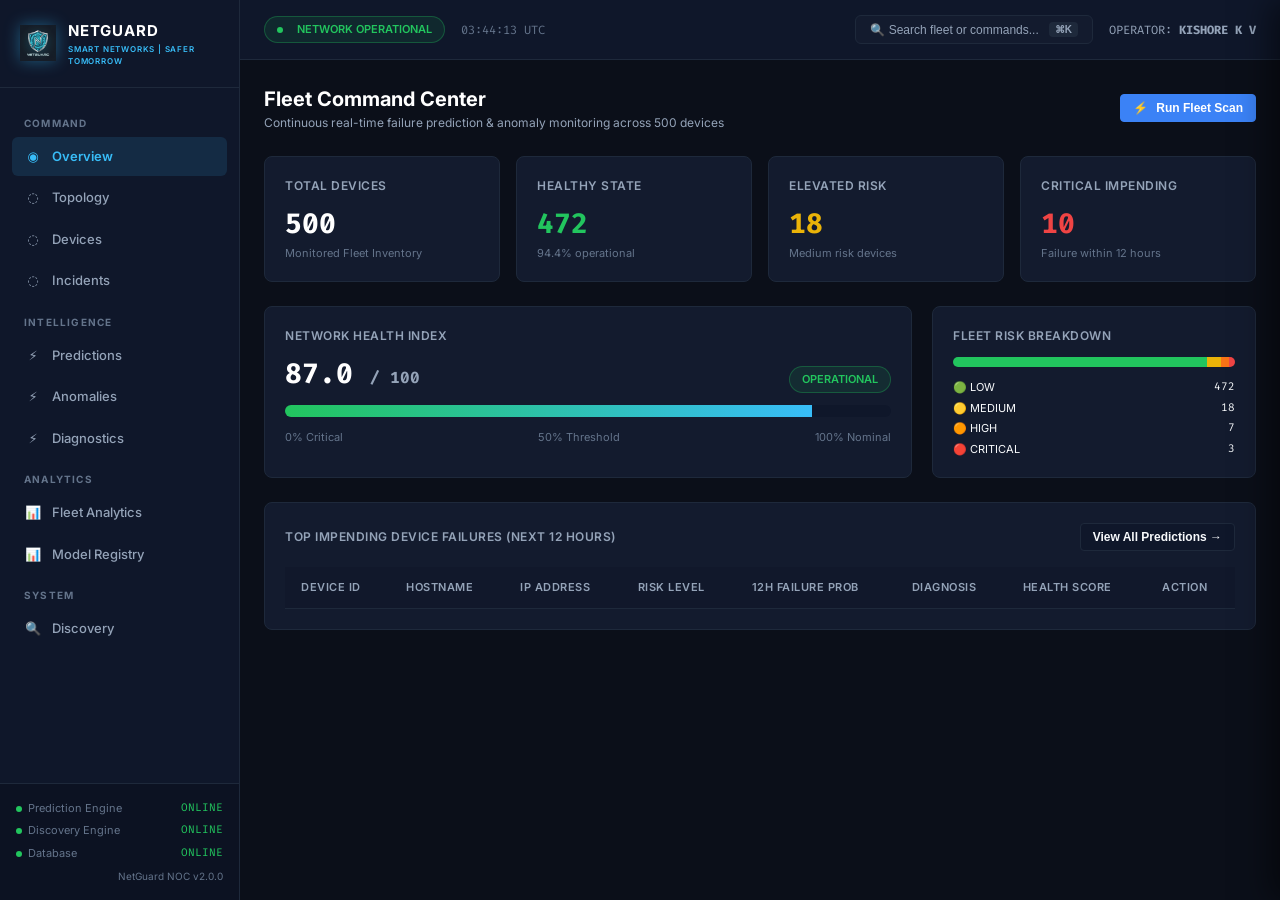
==== commit 703e20c7: "feat: add fleet breakdown metrics, robust venv resolution, and pyright configuration" ====
--- a/frontend/index.html
+++ b/frontend/index.html
@@ -549,17 +549,52 @@
               <p class="page-description">Failure mode distributions, vendor health, and location statistics</p>
             </div>
           </div>
+
+          <!-- KPI Summary Row -->
+          <div class="grid-4" style="margin-bottom:20px;">
+            <div class="noc-card" style="text-align:center;">
+              <div class="card-title">Total Devices</div>
+              <div class="kpi-value" id="analytics-kpi-total" style="color:var(--accent-cyan);">—</div>
+            </div>
+            <div class="noc-card" style="text-align:center;">
+              <div class="card-title">Avg Health Score</div>
+              <div class="kpi-value" id="analytics-kpi-health" style="color:#22c55e;">—</div>
+            </div>
+            <div class="noc-card" style="text-align:center;">
+              <div class="card-title">Failure Modes Active</div>
+              <div class="kpi-value" id="analytics-kpi-modes" style="color:#f97316;">—</div>
+            </div>
+            <div class="noc-card" style="text-align:center;">
+              <div class="card-title">Avg Failure Probability</div>
+              <div class="kpi-value" id="analytics-kpi-prob" style="color:#eab308;">—</div>
+            </div>
+          </div>
+
+          <!-- Failure Mode + Device Type -->
           <div class="grid-2">
             <div class="noc-card">
               <div class="card-title">Failure Mode Distribution</div>
-              <div id="analytics-failure-types" style="padding:10px 0;"></div>
+              <div id="analytics-failure-types" style="padding:4px 0;"></div>
             </div>
             <div class="noc-card">
               <div class="card-title">Device Type Distribution</div>
-              <div id="analytics-device-types" style="padding:10px 0;"></div>
-            </div>
-          </div>
-        </section>
+              <div id="analytics-device-types" style="padding:4px 0;"></div>
+            </div>
+          </div>
+
+          <!-- Vendor + Location -->
+          <div class="grid-2">
+            <div class="noc-card">
+              <div class="card-title">Vendor Fleet Health</div>
+              <div id="analytics-vendor-health" style="padding:4px 0;"></div>
+            </div>
+            <div class="noc-card">
+              <div class="card-title">Location Overview</div>
+              <div id="analytics-location-overview" style="padding:4px 0;"></div>
+            </div>
+          </div>
+        </section>
+
 
         <!-- View 8: Discovery -->
         <section id="view-discovery" class="content-view">
